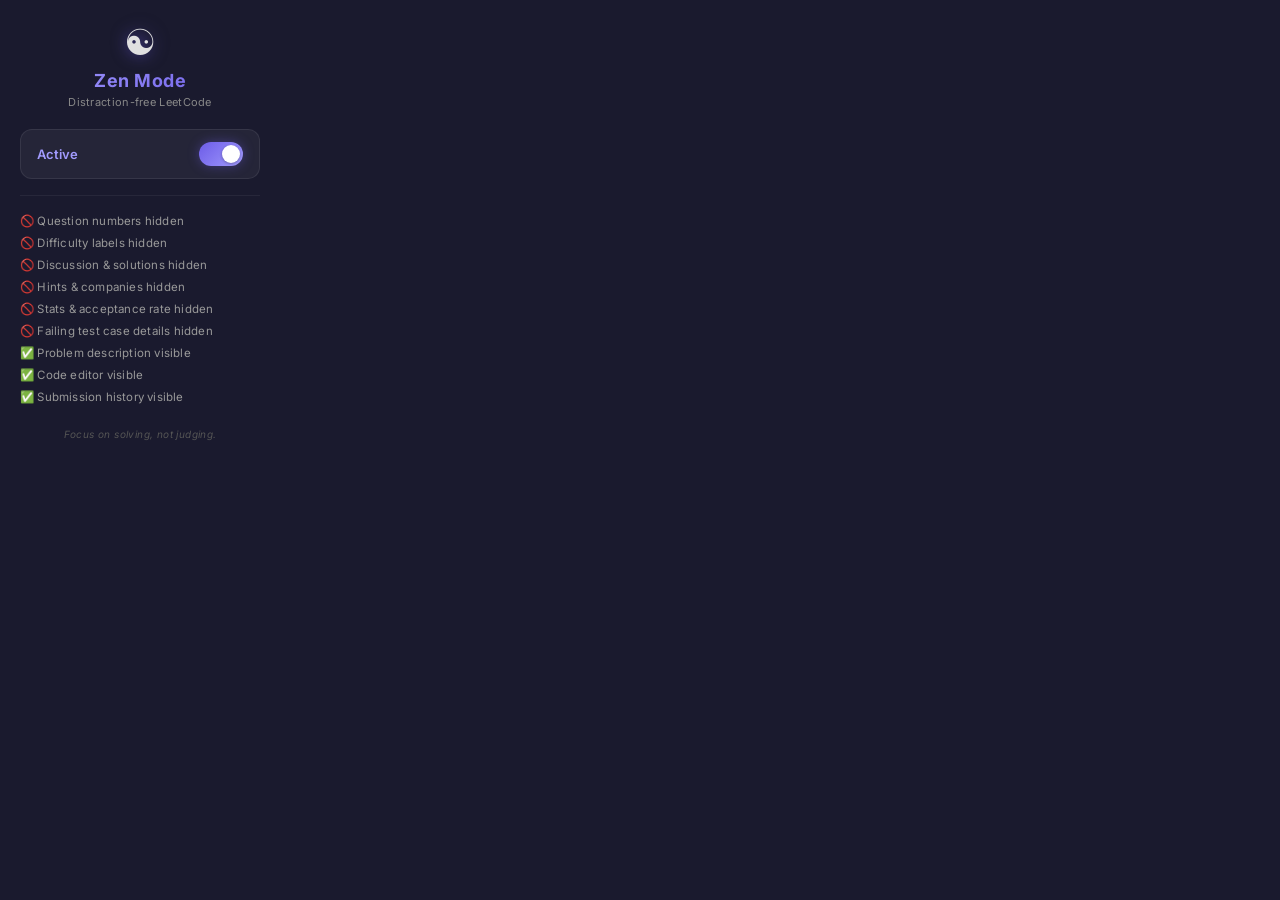
==== popup.html @ ae3c8b54 "feat: initial release — LeetCode Zen Mode chrome extension Hides distractions from LeetCode problem " ====
<!DOCTYPE html>
<html lang="en">
<head>
  <meta charset="UTF-8" />
  <meta name="viewport" content="width=device-width, initial-scale=1.0" />
  <title>LeetCode Zen Mode</title>
  <link rel="stylesheet" href="popup.css" />
</head>
<body>
  <div class="popup-container">
    <div class="popup-header">
      <div class="logo">☯</div>
      <h1>Zen Mode</h1>
      <p class="subtitle">Distraction-free LeetCode</p>
    </div>

    <div class="toggle-row">
      <span class="toggle-label" id="statusText">Active</span>
      <label class="switch">
        <input type="checkbox" id="zenToggle" checked />
        <span class="slider"></span>
      </label>
    </div>

    <div class="divider"></div>

    <ul class="feature-list">
      <li>🚫 Question numbers hidden</li>
      <li>🚫 Difficulty labels hidden</li>
      <li>🚫 Discussion &amp; solutions hidden</li>
      <li>🚫 Hints &amp; companies hidden</li>
      <li>🚫 Stats &amp; acceptance rate hidden</li>
      <li>🚫 Failing test case details hidden</li>
      <li>✅ Problem description visible</li>
      <li>✅ Code editor visible</li>
      <li>✅ Submission history visible</li>
    </ul>

    <div class="footer">
      <p>Focus on solving, not judging.</p>
    </div>
  </div>

  <script src="popup.js"></script>
</body>
</html>
---- popup.css ----
/* ============================
   LeetCode Zen Mode — Popup
   ============================ */

@import url('https://fonts.googleapis.com/css2?family=Inter:wght@400;500;600;700&display=swap');

* {
  margin: 0;
  padding: 0;
  box-sizing: border-box;
}

body {
  width: 280px;
  font-family: 'Inter', -apple-system, BlinkMacSystemFont, 'Segoe UI', sans-serif;
  background: #1a1a2e;
  color: #e0e0e0;
  -webkit-font-smoothing: antialiased;
}

.popup-container {
  padding: 20px;
}

/* Header */
.popup-header {
  text-align: center;
  margin-bottom: 20px;
}

.logo {
  font-size: 36px;
  margin-bottom: 6px;
  filter: drop-shadow(0 0 8px rgba(108, 92, 231, 0.5));
}

.popup-header h1 {
  font-size: 18px;
  font-weight: 700;
  background: linear-gradient(135deg, #a29bfe, #6c5ce7);
  -webkit-background-clip: text;
  -webkit-text-fill-color: transparent;
  background-clip: text;
  letter-spacing: 0.5px;
}

.subtitle {
  font-size: 11px;
  color: #888;
  margin-top: 4px;
  letter-spacing: 0.3px;
}

/* Toggle row */
.toggle-row {
  display: flex;
  align-items: center;
  justify-content: space-between;
  background: rgba(255, 255, 255, 0.05);
  border: 1px solid rgba(255, 255, 255, 0.08);
  border-radius: 12px;
  padding: 12px 16px;
  margin-bottom: 16px;
}

.toggle-label {
  font-size: 13px;
  font-weight: 600;
  color: #a29bfe;
  transition: color 0.3s ease;
}

.toggle-label.inactive {
  color: #666;
}

/* Toggle switch */
.switch {
  position: relative;
  display: inline-block;
  width: 44px;
  height: 24px;
  flex-shrink: 0;
}

.switch input {
  opacity: 0;
  width: 0;
  height: 0;
}

.slider {
  position: absolute;
  cursor: pointer;
  top: 0;
  left: 0;
  right: 0;
  bottom: 0;
  background: #333;
  border-radius: 24px;
  transition: all 0.3s cubic-bezier(0.4, 0, 0.2, 1);
}

.slider::before {
  content: "";
  position: absolute;
  height: 18px;
  width: 18px;
  left: 3px;
  bottom: 3px;
  background: #fff;
  border-radius: 50%;
  transition: all 0.3s cubic-bezier(0.4, 0, 0.2, 1);
  box-shadow: 0 1px 3px rgba(0, 0, 0, 0.3);
}

input:checked + .slider {
  background: linear-gradient(135deg, #6c5ce7, #a29bfe);
  box-shadow: 0 0 12px rgba(108, 92, 231, 0.4);
}

input:checked + .slider::before {
  transform: translateX(20px);
}

/* Divider */
.divider {
  height: 1px;
  background: rgba(255, 255, 255, 0.06);
  margin-bottom: 14px;
}

/* Feature list */
.feature-list {
  list-style: none;
  margin-bottom: 16px;
}

.feature-list li {
  font-size: 11.5px;
  color: #999;
  padding: 4px 0;
  letter-spacing: 0.2px;
  transition: color 0.2s ease;
}

.feature-list li:hover {
  color: #ccc;
}

/* Footer */
.footer {
  text-align: center;
  padding-top: 4px;
}

.footer p {
  font-size: 10px;
  color: #555;
  font-style: italic;
  letter-spacing: 0.4px;
}
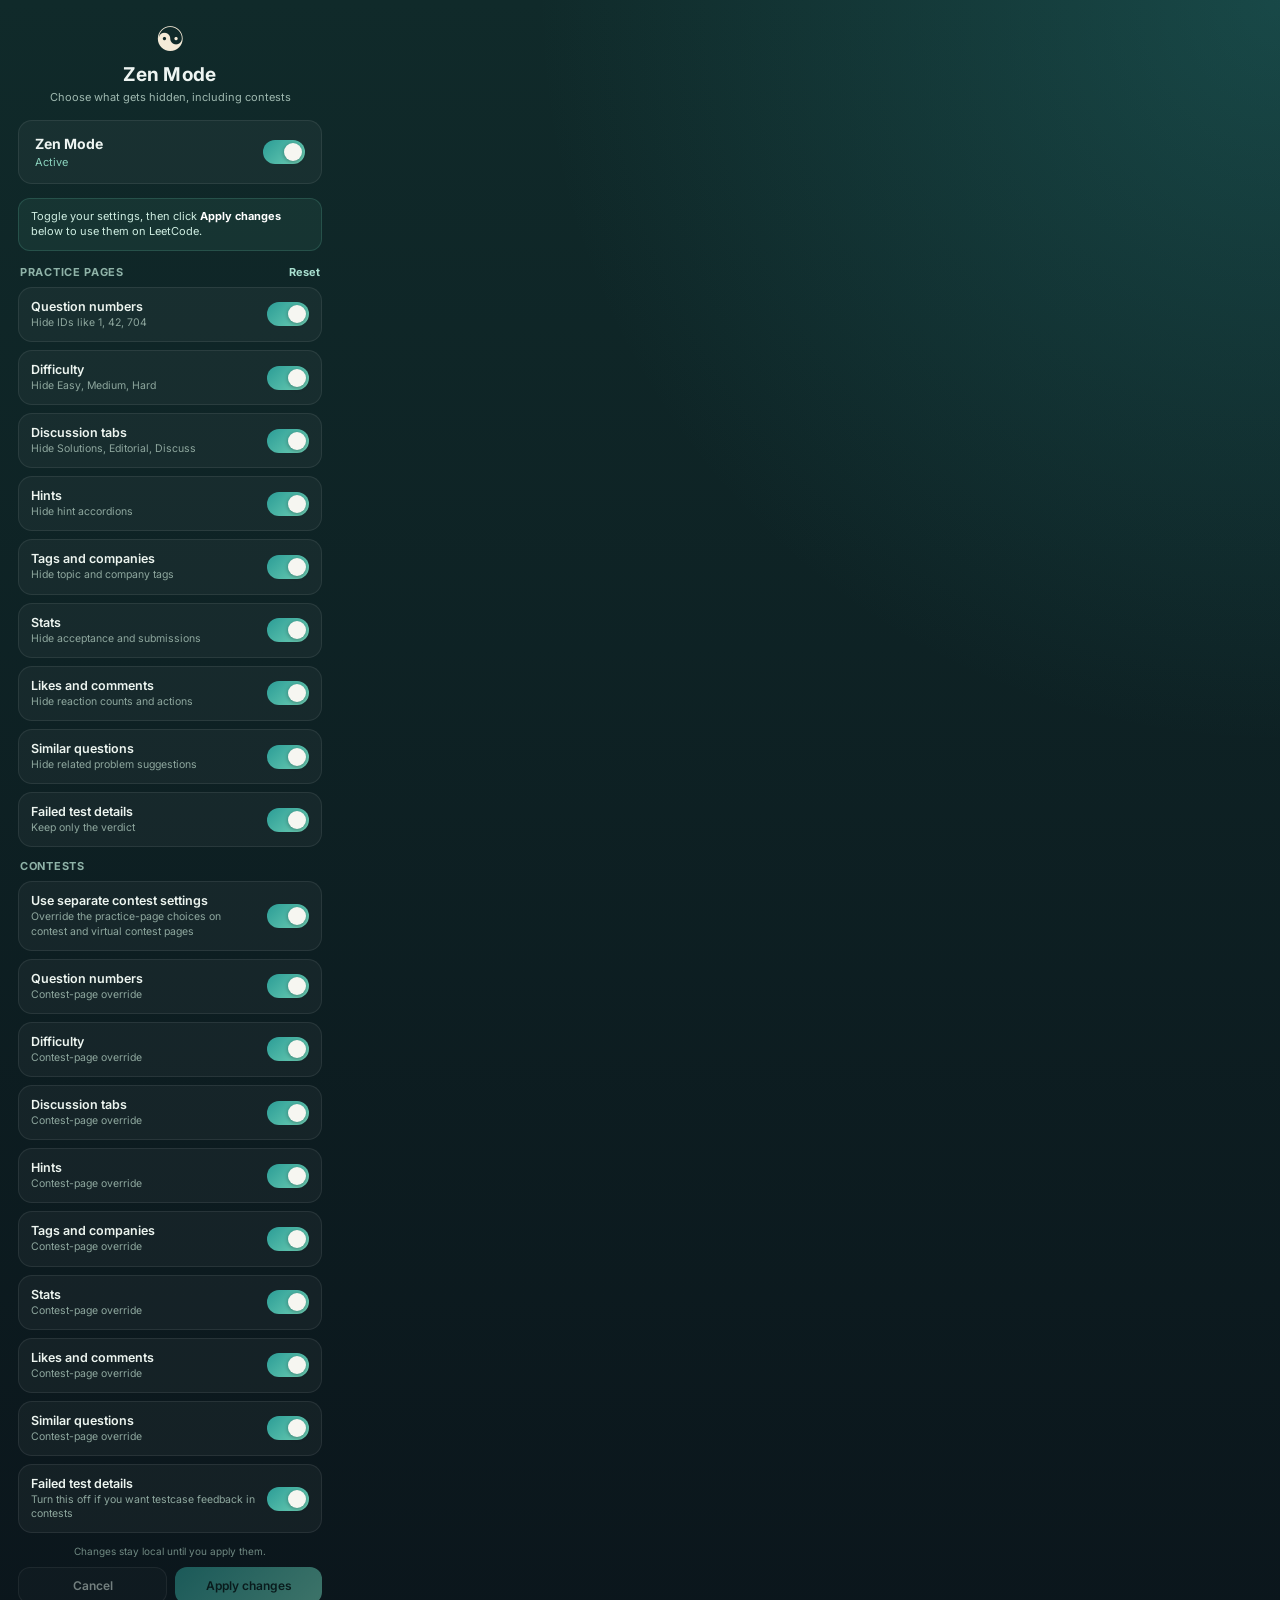
==== commit 8a741121: "Refine zen controls and page scoping" ====
--- a/popup.html
+++ b/popup.html
@@ -11,33 +11,254 @@
     <div class="popup-header">
       <div class="logo">☯</div>
       <h1>Zen Mode</h1>
-      <p class="subtitle">Distraction-free LeetCode</p>
-    </div>
-
-    <div class="toggle-row">
-      <span class="toggle-label" id="statusText">Active</span>
+      <p class="subtitle">Choose what gets hidden, including contests</p>
+    </div>
+
+    <div class="toggle-row master-toggle">
+      <div>
+        <p class="toggle-title">Zen Mode</p>
+        <p class="toggle-caption" id="statusText">Active</p>
+      </div>
       <label class="switch">
         <input type="checkbox" id="zenToggle" checked />
         <span class="slider"></span>
       </label>
     </div>
 
-    <div class="divider"></div>
-
-    <ul class="feature-list">
-      <li>🚫 Question numbers hidden</li>
-      <li>🚫 Difficulty labels hidden</li>
-      <li>🚫 Discussion &amp; solutions hidden</li>
-      <li>🚫 Hints &amp; companies hidden</li>
-      <li>🚫 Stats &amp; acceptance rate hidden</li>
-      <li>🚫 Failing test case details hidden</li>
-      <li>✅ Problem description visible</li>
-      <li>✅ Code editor visible</li>
-      <li>✅ Submission history visible</li>
-    </ul>
+    <div class="apply-notice" id="applyNotice">
+      Toggle your settings, then click <strong>Apply changes</strong> below to use them on LeetCode.
+    </div>
+
+    <div class="section-heading">
+      <span>Practice Pages</span>
+      <button type="button" class="link-button" id="resetDefaults">Reset</button>
+    </div>
+
+    <div class="settings-list">
+      <div class="setting-row">
+        <div>
+          <span class="setting-name">Question numbers</span>
+          <span class="setting-description">Hide IDs like 1, 42, 704</span>
+        </div>
+        <label class="switch">
+          <input type="checkbox" data-scope="regular" data-setting="questionNumbers" checked />
+          <span class="slider"></span>
+        </label>
+      </div>
+
+      <div class="setting-row">
+        <div>
+          <span class="setting-name">Difficulty</span>
+          <span class="setting-description">Hide Easy, Medium, Hard</span>
+        </div>
+        <label class="switch">
+          <input type="checkbox" data-scope="regular" data-setting="difficulty" checked />
+          <span class="slider"></span>
+        </label>
+      </div>
+
+      <div class="setting-row">
+        <div>
+          <span class="setting-name">Discussion tabs</span>
+          <span class="setting-description">Hide Solutions, Editorial, Discuss</span>
+        </div>
+        <label class="switch">
+          <input type="checkbox" data-scope="regular" data-setting="discussionTabs" checked />
+          <span class="slider"></span>
+        </label>
+      </div>
+
+      <div class="setting-row">
+        <div>
+          <span class="setting-name">Hints</span>
+          <span class="setting-description">Hide hint accordions</span>
+        </div>
+        <label class="switch">
+          <input type="checkbox" data-scope="regular" data-setting="hints" checked />
+          <span class="slider"></span>
+        </label>
+      </div>
+
+      <div class="setting-row">
+        <div>
+          <span class="setting-name">Tags and companies</span>
+          <span class="setting-description">Hide topic and company tags</span>
+        </div>
+        <label class="switch">
+          <input type="checkbox" data-scope="regular" data-setting="tagsCompanies" checked />
+          <span class="slider"></span>
+        </label>
+      </div>
+
+      <div class="setting-row">
+        <div>
+          <span class="setting-name">Stats</span>
+          <span class="setting-description">Hide acceptance and submissions</span>
+        </div>
+        <label class="switch">
+          <input type="checkbox" data-scope="regular" data-setting="stats" checked />
+          <span class="slider"></span>
+        </label>
+      </div>
+
+      <div class="setting-row">
+        <div>
+          <span class="setting-name">Likes and comments</span>
+          <span class="setting-description">Hide reaction counts and actions</span>
+        </div>
+        <label class="switch">
+          <input type="checkbox" data-scope="regular" data-setting="likes" checked />
+          <span class="slider"></span>
+        </label>
+      </div>
+
+      <div class="setting-row">
+        <div>
+          <span class="setting-name">Similar questions</span>
+          <span class="setting-description">Hide related problem suggestions</span>
+        </div>
+        <label class="switch">
+          <input type="checkbox" data-scope="regular" data-setting="similarQuestions" checked />
+          <span class="slider"></span>
+        </label>
+      </div>
+
+      <div class="setting-row">
+        <div>
+          <span class="setting-name">Failed test details</span>
+          <span class="setting-description">Keep only the verdict</span>
+        </div>
+        <label class="switch">
+          <input type="checkbox" data-scope="regular" data-setting="failingTests" checked />
+          <span class="slider"></span>
+        </label>
+      </div>
+    </div>
+
+    <div class="section-heading">
+      <span>Contests</span>
+    </div>
+
+    <div class="settings-list settings-list--compact">
+      <div class="setting-row">
+        <div>
+          <span class="setting-name">Use separate contest settings</span>
+          <span class="setting-description">Override the practice-page choices on contest and virtual contest pages</span>
+        </div>
+        <label class="switch">
+          <input type="checkbox" id="contestOverridesToggle" checked />
+          <span class="slider"></span>
+        </label>
+      </div>
+    </div>
+
+    <div class="settings-list" id="contestSettingsSection">
+      <div class="setting-row">
+        <div>
+          <span class="setting-name">Question numbers</span>
+          <span class="setting-description">Contest-page override</span>
+        </div>
+        <label class="switch">
+          <input type="checkbox" data-scope="contest" data-setting="questionNumbers" checked />
+          <span class="slider"></span>
+        </label>
+      </div>
+
+      <div class="setting-row">
+        <div>
+          <span class="setting-name">Difficulty</span>
+          <span class="setting-description">Contest-page override</span>
+        </div>
+        <label class="switch">
+          <input type="checkbox" data-scope="contest" data-setting="difficulty" checked />
+          <span class="slider"></span>
+        </label>
+      </div>
+
+      <div class="setting-row">
+        <div>
+          <span class="setting-name">Discussion tabs</span>
+          <span class="setting-description">Contest-page override</span>
+        </div>
+        <label class="switch">
+          <input type="checkbox" data-scope="contest" data-setting="discussionTabs" checked />
+          <span class="slider"></span>
+        </label>
+      </div>
+
+      <div class="setting-row">
+        <div>
+          <span class="setting-name">Hints</span>
+          <span class="setting-description">Contest-page override</span>
+        </div>
+        <label class="switch">
+          <input type="checkbox" data-scope="contest" data-setting="hints" checked />
+          <span class="slider"></span>
+        </label>
+      </div>
+
+      <div class="setting-row">
+        <div>
+          <span class="setting-name">Tags and companies</span>
+          <span class="setting-description">Contest-page override</span>
+        </div>
+        <label class="switch">
+          <input type="checkbox" data-scope="contest" data-setting="tagsCompanies" checked />
+          <span class="slider"></span>
+        </label>
+      </div>
+
+      <div class="setting-row">
+        <div>
+          <span class="setting-name">Stats</span>
+          <span class="setting-description">Contest-page override</span>
+        </div>
+        <label class="switch">
+          <input type="checkbox" data-scope="contest" data-setting="stats" checked />
+          <span class="slider"></span>
+        </label>
+      </div>
+
+      <div class="setting-row">
+        <div>
+          <span class="setting-name">Likes and comments</span>
+          <span class="setting-description">Contest-page override</span>
+        </div>
+        <label class="switch">
+          <input type="checkbox" data-scope="contest" data-setting="likes" checked />
+          <span class="slider"></span>
+        </label>
+      </div>
+
+      <div class="setting-row">
+        <div>
+          <span class="setting-name">Similar questions</span>
+          <span class="setting-description">Contest-page override</span>
+        </div>
+        <label class="switch">
+          <input type="checkbox" data-scope="contest" data-setting="similarQuestions" checked />
+          <span class="slider"></span>
+        </label>
+      </div>
+
+      <div class="setting-row">
+        <div>
+          <span class="setting-name">Failed test details</span>
+          <span class="setting-description">Turn this off if you want testcase feedback in contests</span>
+        </div>
+        <label class="switch">
+          <input type="checkbox" data-scope="contest" data-setting="failingTests" checked />
+          <span class="slider"></span>
+        </label>
+      </div>
+    </div>
 
     <div class="footer">
-      <p>Focus on solving, not judging.</p>
+      <p id="settingsHint">Changes stay local until you apply them.</p>
+      <div class="footer-actions">
+        <button type="button" class="secondary-button" id="cancelChanges" disabled>Cancel</button>
+        <button type="button" class="primary-button" id="applyChanges" disabled>Apply changes</button>
+      </div>
     </div>
   </div>
 
--- a/popup.css
+++ b/popup.css
@@ -11,74 +11,149 @@
 }
 
 body {
-  width: 280px;
+  width: 340px;
   font-family: 'Inter', -apple-system, BlinkMacSystemFont, 'Segoe UI', sans-serif;
-  background: #1a1a2e;
-  color: #e0e0e0;
+  background:
+    radial-gradient(circle at top right, rgba(49, 163, 159, 0.25), transparent 36%),
+    linear-gradient(180deg, #102a2a 0%, #0b161c 100%);
+  color: #eef5f2;
   -webkit-font-smoothing: antialiased;
 }
 
 .popup-container {
-  padding: 20px;
-}
-
-/* Header */
+  padding: 18px;
+}
+
 .popup-header {
   text-align: center;
-  margin-bottom: 20px;
+  margin-bottom: 16px;
 }
 
 .logo {
-  font-size: 36px;
-  margin-bottom: 6px;
-  filter: drop-shadow(0 0 8px rgba(108, 92, 231, 0.5));
+  font-size: 34px;
+  margin-bottom: 4px;
+  color: #f4ead7;
 }
 
 .popup-header h1 {
-  font-size: 18px;
+  font-size: 19px;
   font-weight: 700;
-  background: linear-gradient(135deg, #a29bfe, #6c5ce7);
-  -webkit-background-clip: text;
-  -webkit-text-fill-color: transparent;
-  background-clip: text;
-  letter-spacing: 0.5px;
+  letter-spacing: 0.3px;
 }
 
 .subtitle {
-  font-size: 11px;
-  color: #888;
   margin-top: 4px;
-  letter-spacing: 0.3px;
-}
-
-/* Toggle row */
-.toggle-row {
+  font-size: 11px;
+  color: #9fb9b0;
+}
+
+.toggle-row,
+.setting-row {
   display: flex;
   align-items: center;
   justify-content: space-between;
-  background: rgba(255, 255, 255, 0.05);
+  gap: 12px;
   border: 1px solid rgba(255, 255, 255, 0.08);
+  background: rgba(255, 255, 255, 0.04);
+  border-radius: 14px;
+}
+
+.master-toggle {
+  padding: 14px 16px;
+  margin-bottom: 14px;
+}
+
+.apply-notice {
+  margin-bottom: 14px;
+  padding: 10px 12px;
   border-radius: 12px;
-  padding: 12px 16px;
-  margin-bottom: 16px;
-}
-
-.toggle-label {
-  font-size: 13px;
+  border: 1px solid rgba(111, 208, 181, 0.18);
+  background: rgba(111, 208, 181, 0.08);
+  font-size: 11px;
+  line-height: 1.4;
+  color: #cfeee2;
+}
+
+.apply-notice strong {
+  color: #ffffff;
+}
+
+.toggle-title {
+  font-size: 14px;
+  font-weight: 700;
+}
+
+.toggle-caption {
+  margin-top: 3px;
+  font-size: 11px;
+  color: #8ad1bc;
+}
+
+.toggle-caption.inactive {
+  color: #7e8f8a;
+}
+
+.section-heading {
+  display: flex;
+  align-items: center;
+  justify-content: space-between;
+  margin: 12px 2px 8px;
+  font-size: 11px;
+  font-weight: 700;
+  letter-spacing: 0.7px;
+  text-transform: uppercase;
+  color: #8fb3a8;
+}
+
+.settings-list {
+  display: grid;
+  gap: 8px;
+}
+
+.settings-list--compact {
+  margin-bottom: 8px;
+}
+
+.setting-row {
+  padding: 11px 12px;
+}
+
+.setting-row--disabled {
+  opacity: 0.48;
+}
+
+.setting-name {
+  display: block;
+  font-size: 12.5px;
   font-weight: 600;
-  color: #a29bfe;
-  transition: color 0.3s ease;
-}
-
-.toggle-label.inactive {
-  color: #666;
-}
-
-/* Toggle switch */
+  color: #edf5f0;
+}
+
+.setting-description {
+  display: block;
+  margin-top: 2px;
+  font-size: 10.5px;
+  line-height: 1.35;
+  color: #8ea79e;
+}
+
+.link-button {
+  border: 0;
+  background: transparent;
+  color: #a8dfcf;
+  font: inherit;
+  cursor: pointer;
+}
+
+.link-button:disabled {
+  opacity: 0.45;
+  cursor: default;
+}
+
 .switch {
   position: relative;
   display: inline-block;
-  width: 44px;
+  width: 42px;
   height: 24px;
   flex-shrink: 0;
 }
@@ -91,72 +166,80 @@
 
 .slider {
   position: absolute;
-  cursor: pointer;
-  top: 0;
-  left: 0;
-  right: 0;
-  bottom: 0;
-  background: #333;
-  border-radius: 24px;
-  transition: all 0.3s cubic-bezier(0.4, 0, 0.2, 1);
+  inset: 0;
+  cursor: pointer;
+  background: #30413f;
+  border-radius: 999px;
+  transition: all 0.25s ease;
 }
 
 .slider::before {
   content: "";
   position: absolute;
-  height: 18px;
-  width: 18px;
   left: 3px;
   bottom: 3px;
-  background: #fff;
+  width: 18px;
+  height: 18px;
   border-radius: 50%;
-  transition: all 0.3s cubic-bezier(0.4, 0, 0.2, 1);
-  box-shadow: 0 1px 3px rgba(0, 0, 0, 0.3);
+  background: #f6f6f1;
+  transition: all 0.25s ease;
+  box-shadow: 0 1px 4px rgba(0, 0, 0, 0.35);
 }
 
 input:checked + .slider {
-  background: linear-gradient(135deg, #6c5ce7, #a29bfe);
-  box-shadow: 0 0 12px rgba(108, 92, 231, 0.4);
+  background: linear-gradient(135deg, #2b9c96, #6fd0b5);
 }
 
 input:checked + .slider::before {
-  transform: translateX(20px);
-}
-
-/* Divider */
-.divider {
-  height: 1px;
-  background: rgba(255, 255, 255, 0.06);
-  margin-bottom: 14px;
-}
-
-/* Feature list */
-.feature-list {
-  list-style: none;
-  margin-bottom: 16px;
-}
-
-.feature-list li {
-  font-size: 11.5px;
-  color: #999;
-  padding: 4px 0;
-  letter-spacing: 0.2px;
-  transition: color 0.2s ease;
-}
-
-.feature-list li:hover {
-  color: #ccc;
-}
-
-/* Footer */
+  transform: translateX(18px);
+}
+
+input:disabled + .slider {
+  cursor: default;
+}
+
 .footer {
-  text-align: center;
-  padding-top: 4px;
+  margin-top: 12px;
 }
 
 .footer p {
   font-size: 10px;
-  color: #555;
-  font-style: italic;
-  letter-spacing: 0.4px;
-}
+  color: #6f8881;
+  text-align: center;
+}
+
+.footer-actions {
+  display: flex;
+  gap: 8px;
+  margin-top: 10px;
+}
+
+.primary-button,
+.secondary-button {
+  flex: 1;
+  border-radius: 12px;
+  padding: 10px 12px;
+  font: inherit;
+  font-size: 12px;
+  font-weight: 600;
+}
+
+.primary-button {
+  border: 0;
+  background: linear-gradient(135deg, #2b9c96, #6fd0b5);
+  color: #08211e;
+  cursor: pointer;
+}
+
+.secondary-button {
+  border: 1px solid rgba(255, 255, 255, 0.12);
+  background: rgba(255, 255, 255, 0.04);
+  color: #dbe8e2;
+  cursor: pointer;
+}
+
+.primary-button:disabled,
+.secondary-button:disabled {
+  opacity: 0.5;
+  cursor: default;
+}
